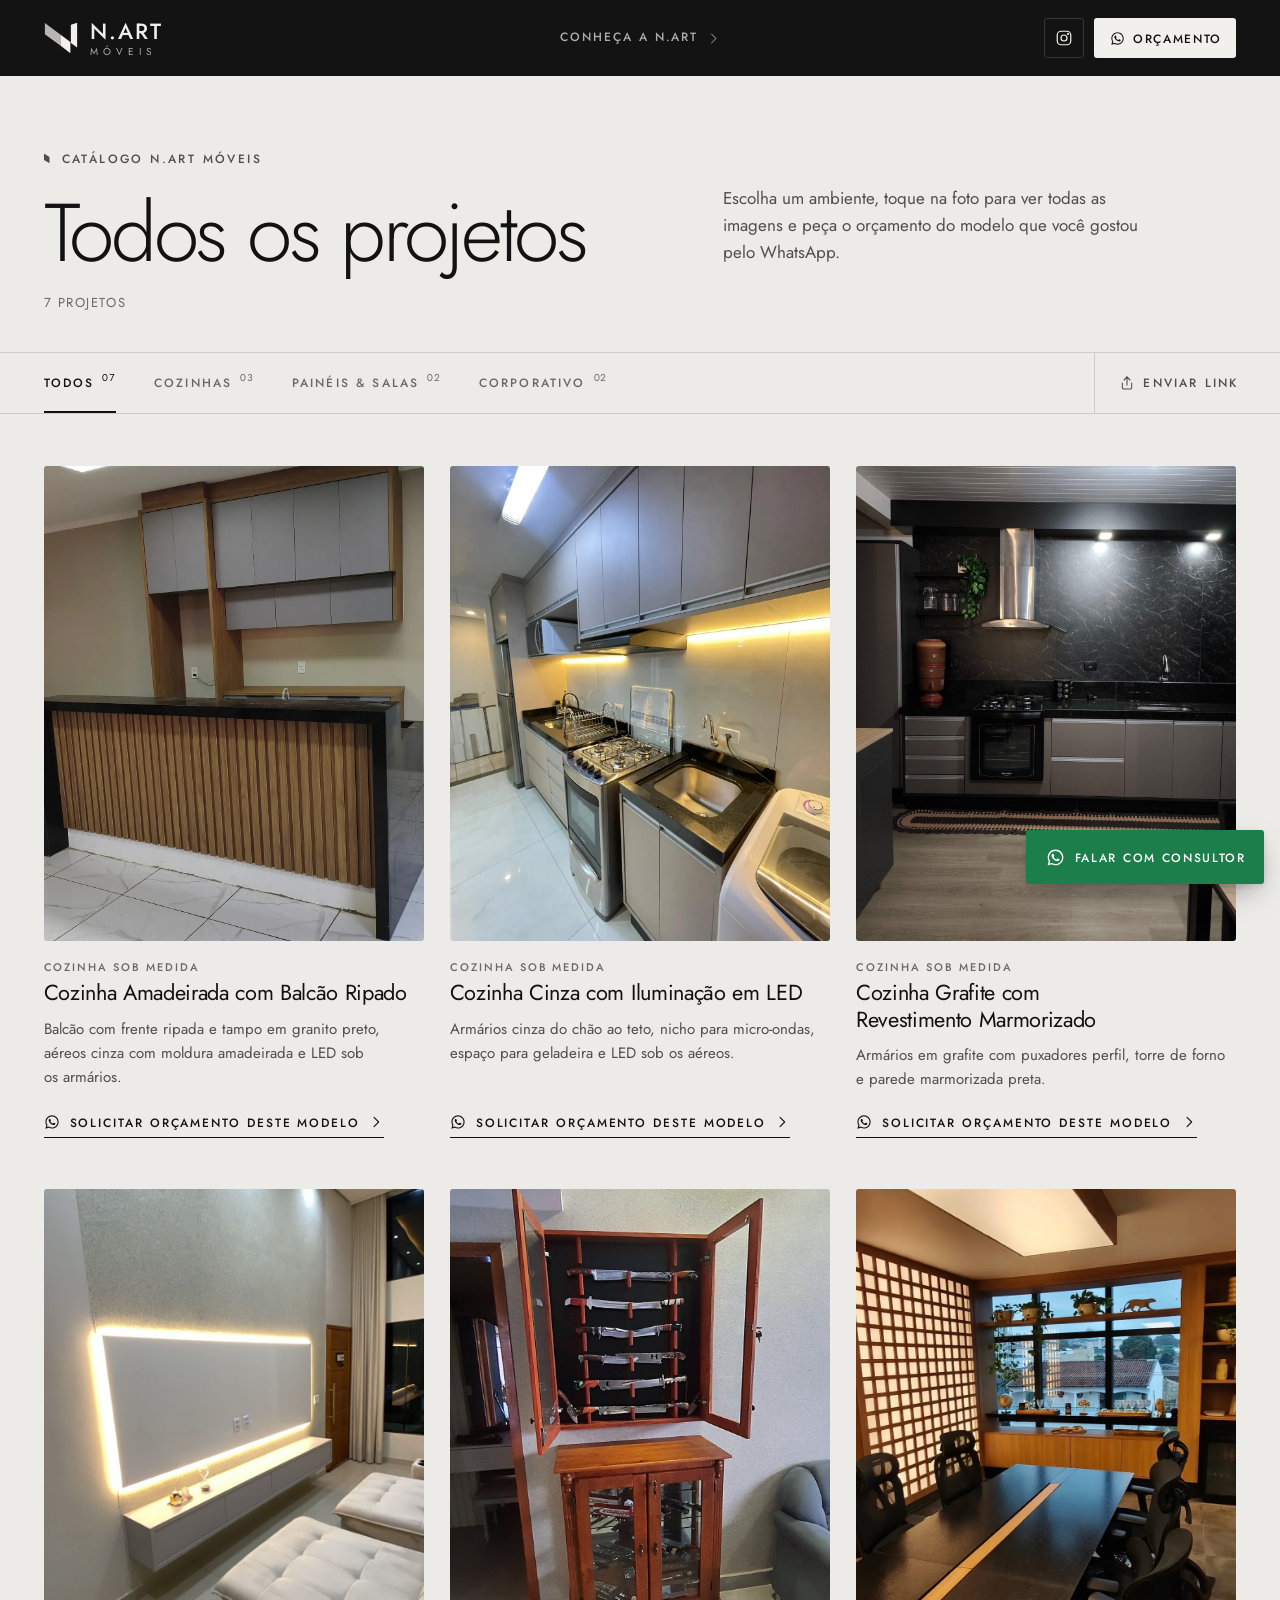
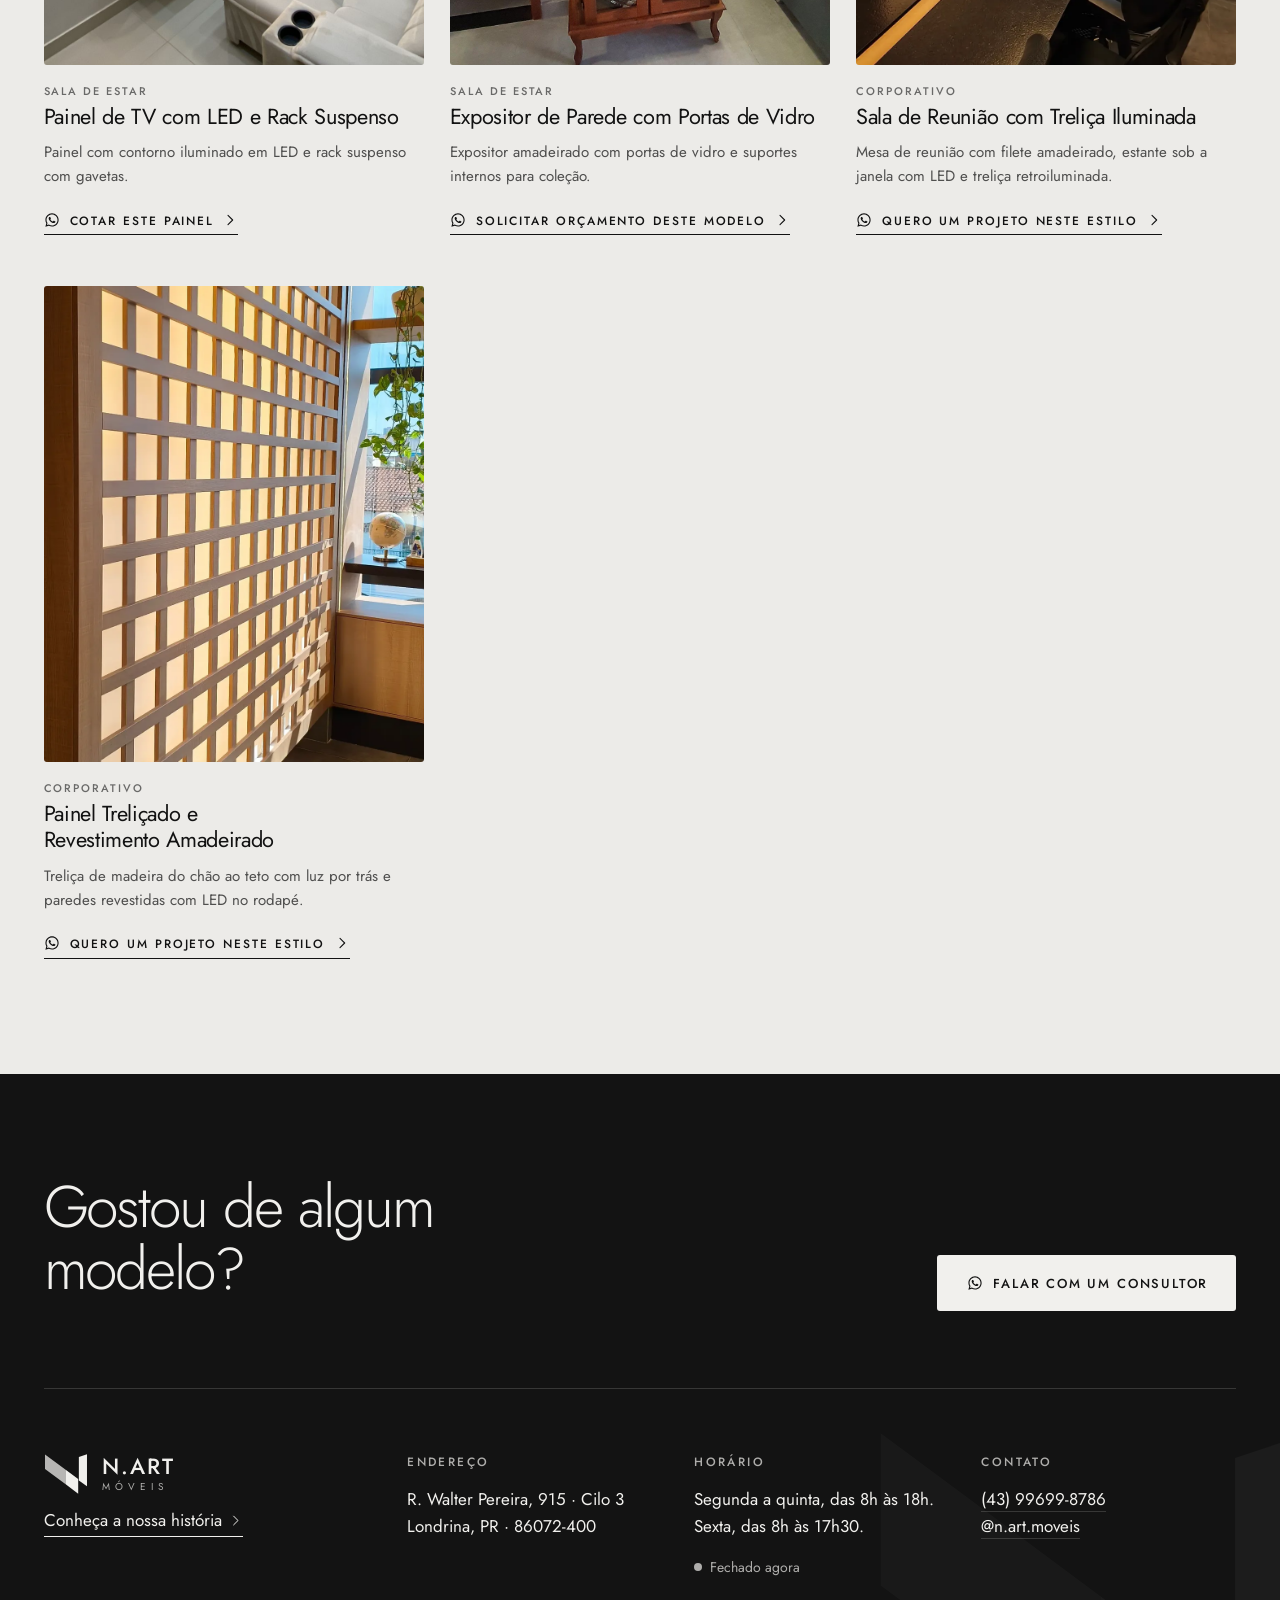
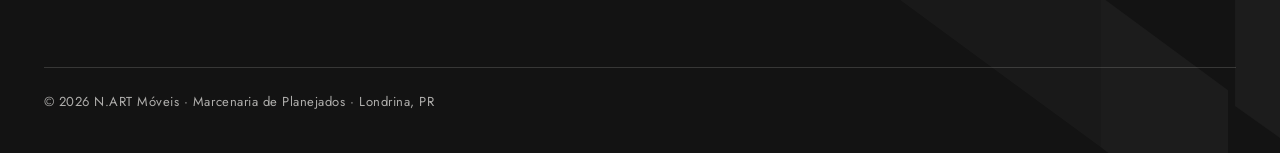
==== projetos.html @ 59be05ee "Catálogo N.ART Móveis Site estático com página inicial e página só de projetos para enviar ao client" ====
<!doctype html>
<html lang="pt-BR">
<head>
  <meta charset="utf-8">
  <meta name="viewport" content="width=device-width, initial-scale=1, viewport-fit=cover">
  <title>Projetos · N.ART Móveis</title>
  <meta name="description" content="Catálogo de projetos da N.ART Móveis: cozinhas, painéis e ambientes corporativos. Escolha um modelo e peça seu orçamento pelo WhatsApp.">
  <meta name="theme-color" content="#131313">
  <meta property="og:type" content="website">
  <meta property="og:locale" content="pt_BR">
  <meta property="og:site_name" content="N.ART Móveis">
  <meta property="og:title" content="Projetos · N.ART Móveis">
  <meta property="og:description" content="Veja os ambientes que entregamos e peça o orçamento do modelo que você gostou.">
  <meta property="og:url" content="https://n-art-moveis.vercel.app/projetos.html">
  <meta property="og:image" content="https://n-art-moveis.vercel.app/assets/fotos/corporativo/sala-reuniao-1.webp">
  <meta name="twitter:card" content="summary_large_image">
  <link rel="icon" href="assets/favicon.svg?v=1" type="image/svg+xml">
  <link rel="apple-touch-icon" href="assets/favicon.svg?v=1">
  <link rel="preconnect" href="https://fonts.googleapis.com">
  <link rel="preconnect" href="https://fonts.gstatic.com" crossorigin>
  <link href="https://fonts.googleapis.com/css2?family=Jost:ital,wght@0,300..600;1,300..400&display=swap" rel="stylesheet">
  <link rel="stylesheet" href="assets/style.css?v=25">
</head>
<body class="page-catalog">

<svg width="0" height="0" style="position:absolute" aria-hidden="true">
  <symbol id="i-wa" viewBox="0 0 24 24"><path fill="currentColor" d="M12.04 2C6.58 2 2.13 6.45 2.13 11.91c0 1.75.46 3.45 1.32 4.95L2.05 22l5.25-1.38a9.9 9.9 0 0 0 4.74 1.21c5.46 0 9.91-4.45 9.91-9.91S17.5 2 12.04 2Zm0 18.15c-1.48 0-2.93-.4-4.2-1.15l-.3-.18-3.12.82.83-3.04-.2-.31a8.2 8.2 0 0 1-1.26-4.38c0-4.54 3.7-8.24 8.25-8.24s8.24 3.7 8.24 8.24c0 4.54-3.7 8.24-8.24 8.24Zm4.52-6.16c-.25-.12-1.47-.72-1.7-.8-.22-.09-.39-.13-.56.12-.16.25-.64.8-.78.97-.15.16-.29.18-.54.06-.25-.12-1.05-.39-1.99-1.23-.74-.66-1.23-1.47-1.38-1.72-.14-.25-.01-.38.11-.5.11-.11.25-.29.37-.43.13-.15.17-.25.25-.42.08-.16.04-.31-.02-.43-.06-.12-.56-1.35-.77-1.85-.2-.48-.4-.42-.56-.43h-.48a.92.92 0 0 0-.66.31c-.23.25-.87.85-.87 2.07 0 1.22.89 2.4 1.01 2.56.12.17 1.75 2.67 4.24 3.74.59.26 1.05.41 1.41.52.59.19 1.13.16 1.56.1.48-.07 1.47-.6 1.67-1.18.21-.58.21-1.07.15-1.18-.06-.1-.23-.16-.48-.29Z"/></symbol>
  <symbol id="i-ig" viewBox="0 0 24 24"><g fill="none" stroke="currentColor" stroke-width="1.6"><rect x="3" y="3" width="18" height="18" rx="5"/><circle cx="12" cy="12" r="4"/><circle cx="17.5" cy="6.5" r=".6" fill="currentColor"/></g></symbol>
  <symbol id="i-share" viewBox="0 0 24 24"><g fill="none" stroke="currentColor" stroke-width="1.6" stroke-linecap="round" stroke-linejoin="round"><path d="M12 3v12"/><path d="m7.5 7.5 4.5-4.5 4.5 4.5"/><path d="M5 12v7a2 2 0 0 0 2 2h10a2 2 0 0 0 2-2v-7"/></g></symbol>
  <symbol id="i-close" viewBox="0 0 24 24"><path d="M6 6l12 12M18 6 6 18" fill="none" stroke="currentColor" stroke-width="1.6" stroke-linecap="round"/></symbol>
  <symbol id="i-l" viewBox="0 0 24 24"><path d="M15 5l-7 7 7 7" fill="none" stroke="currentColor" stroke-width="1.6" stroke-linecap="round" stroke-linejoin="round"/></symbol>
  <symbol id="i-r" viewBox="0 0 24 24"><path d="M9 5l7 7-7 7" fill="none" stroke="currentColor" stroke-width="1.6" stroke-linecap="round" stroke-linejoin="round"/></symbol>
  <symbol id="i-pin" viewBox="0 0 24 24"><g fill="none" stroke="currentColor" stroke-width="1.6"><path d="M12 21s7-6.2 7-11.5A7 7 0 0 0 5 9.5C5 14.8 12 21 12 21Z"/><circle cx="12" cy="9.5" r="2.5"/></g></symbol>
  <symbol id="i-zoom" viewBox="0 0 24 24"><g fill="none" stroke="currentColor" stroke-width="1.6" stroke-linecap="round"><path d="M4 9V4h5M20 9V4h-5M4 15v5h5M20 15v5h-5"/></g></symbol>
  <symbol id="nart" viewBox="470 200 260 246"><path d="M476 208 600 300 600 385 476 294Z" fill="currentColor" opacity=".74"/><path d="M600 300 672 353 672 440 600 385Z" fill="currentColor"/><path d="M676 222 724 206 724 396 676 362Z" fill="currentColor"/></symbol>
  <symbol id="i-star" viewBox="0 0 24 24"><path fill="currentColor" d="m12 3 2.7 5.6 6.1.8-4.5 4.2 1.1 6.1L12 16.8 6.6 19.7l1.1-6.1-4.5-4.2 6.1-.8Z"/></symbol>
  <symbol id="i-years" viewBox="0 0 24 24"><g fill="none" stroke="currentColor" stroke-width="1.5" stroke-linecap="round" stroke-linejoin="round"><path d="M4 20h16"/><path d="M6 20V9l6-4 6 4v11"/><path d="M10 20v-5h4v5"/></g></symbol>
  <symbol id="i-family" viewBox="0 0 24 24"><g fill="none" stroke="currentColor" stroke-width="1.5" stroke-linecap="round"><circle cx="8" cy="7" r="3"/><circle cx="17" cy="9" r="2.3"/><path d="M3 20c0-3.3 2.2-6 5-6s5 2.7 5 6"/><path d="M13.5 20c.2-2.6 1.6-4.6 3.5-4.6s3.3 2 3.5 4.6"/></g></symbol>
  <symbol id="i-card" viewBox="0 0 24 24"><g fill="none" stroke="currentColor" stroke-width="1.5" stroke-linecap="round"><rect x="3" y="5" width="18" height="14" rx="2"/><path d="M3 10h18M7 15h4"/></g></symbol>
  <symbol id="i-detail" viewBox="0 0 24 24"><g fill="none" stroke="currentColor" stroke-width="1.5" stroke-linejoin="round"><path d="M12 3 21 12 12 21 3 12Z"/><path d="M12 8 16 12 12 16 8 12Z"/></g></symbol>
</svg>

<header class="header" data-header>
  <div class="wrap header__inner">
    <a class="logo" href="./" aria-label="N.ART Móveis, página inicial">
      <svg class="logo__mark" aria-hidden="true"><use href="#nart"/></svg>
      <span class="logo__text"><span class="logo__name">N.ART</span><span class="logo__sub">Móveis</span></span>
    </a>
    <a class="header__back" href="./">Conheça a N.ART<svg class="i"><use href="#i-r"/></svg></a>
    <div class="header__actions">
      <a class="icon-btn" href="https://www.instagram.com/n.art.moveis/" target="_blank" rel="noopener" aria-label="Instagram da N.ART Móveis"><svg class="i"><use href="#i-ig"/></svg></a>
      <a class="btn btn--sm header__cta" data-wa href="https://wa.me/5543996998786" target="_blank" rel="noopener"><svg class="i"><use href="#i-wa"/></svg><span>Orçamento</span></a>
    </div>
  </div>
</header>

<main>

  <!-- Catálogo -->
  <section class="gallery gallery--catalog" id="galeria" aria-labelledby="g-title">
    <div class="wrap">
      <header class="catalog__head">
        <p class="eyebrow eyebrow--mark">Catálogo N.ART Móveis</p>
        <div class="catalog__row">
          <h1 class="catalog__title" id="g-title" data-g-title>Todos os projetos</h1>
          <p class="catalog__lead">Escolha um ambiente, toque na foto para ver todas as imagens e peça o orçamento do modelo que você gostou pelo WhatsApp.</p>
        </div>
        <p class="gallery__count" data-g-count></p>
      </header>
    </div>
    <div class="bar" data-bar>
      <div class="wrap bar__inner">
        <div class="chips" role="tablist" aria-label="Filtrar por ambiente" data-chips></div>
        <button class="bar__share" data-share aria-label="Enviar link desta categoria"><svg class="i"><use href="#i-share"/></svg><span>Enviar link</span></button>
      </div>
    </div>
    <div class="wrap">
      <div class="cards" data-grid></div>
      <div class="gallery__more" data-more hidden>
        <p>Quer ver outros ambientes?</p>
        <div class="chips chips--wrap" data-more-chips></div>
      </div>
    </div>
  </section>

</main>

<footer class="footer footer--mini" id="contato">
  <div class="wrap">
    <div class="footer__top">
      <p class="footer__cta">Gostou de algum modelo?</p>
      <a class="btn btn--light btn--lg" data-wa href="https://wa.me/5543996998786" target="_blank" rel="noopener"><svg class="i"><use href="#i-wa"/></svg><span>Falar com um consultor</span></a>
    </div>
    <div class="footer__grid">
      <div>
        <p class="footer__brand"><svg class="footer__mark" aria-hidden="true"><use href="#nart"/></svg><span class="logo__text"><span class="logo__name">N.ART</span><span class="logo__sub">Móveis</span></span></p>
        <a class="link" href="./">Conheça a nossa história<svg class="i"><use href="#i-r"/></svg></a>
      </div>
      <div>
        <h3>Endereço</h3>
        <p>R. Walter Pereira, 915 · Cilo 3<br>Londrina, PR · 86072-400</p>
      </div>
      <div>
        <h3>Horário</h3>
        <p>Segunda a quinta, das 8h às 18h.<br>Sexta, das 8h às 17h30.</p>
        <p class="footer__status" data-status></p>
      </div>
      <div>
        <h3>Contato</h3>
        <p><a href="tel:+5543996998786">(43) 99699-8786</a><br><a href="https://www.instagram.com/n.art.moveis/" target="_blank" rel="noopener">@n.art.moveis</a></p>
      </div>
    </div>
    <p class="footer__copy">© <span data-year>2026</span> N.ART Móveis · Marcenaria de Planejados · Londrina, PR</p>
  </div>
  <svg class="footer__watermark" aria-hidden="true"><use href="#nart"/></svg>
</footer>

<!-- Botão flutuante -->
<a class="fab" data-wa href="https://wa.me/5543996998786" target="_blank" rel="noopener"><svg class="i"><use href="#i-wa"/></svg><span>Falar com Consultor</span></a>

<!-- Foto ampliada -->
<div class="lb" data-lb role="dialog" aria-modal="true" aria-labelledby="lb-title" hidden>
  <div class="lb__top">
    <p class="lb__info"><span data-lb-tag></span><span data-lb-pos></span></p>
    <button class="icon-btn icon-btn--dark" data-lb-close aria-label="Fechar"><svg class="i"><use href="#i-close"/></svg></button>
  </div>
  <div class="lb__stage" data-lb-stage>
    <button class="icon-btn icon-btn--dark lb__nav lb__nav--prev" data-lb-prev aria-label="Projeto anterior"><svg class="i"><use href="#i-l"/></svg></button>
    <figure class="lb__fig" data-lb-fig></figure>
    <button class="icon-btn icon-btn--dark lb__nav lb__nav--next" data-lb-next aria-label="Próximo projeto"><svg class="i"><use href="#i-r"/></svg></button>
  </div>
  <div class="lb__dots" data-lb-dots aria-hidden="true"></div>
  <div class="lb__bottom">
    <div class="lb__text">
      <h2 class="lb__title" id="lb-title" data-lb-title></h2>
      <p class="lb__details" data-lb-details></p>
    </div>
    <a class="btn btn--wa btn--lg" data-lb-wa target="_blank" rel="noopener"><svg class="i"><use href="#i-wa"/></svg><span class="lb__cta-full" data-lb-cta></span><span class="lb__cta-short">Pedir orçamento</span></a>
  </div>
</div>

<div class="toast" data-toast role="status" aria-live="polite"></div>

<script src="assets/data.js?v=1"></script>
<script src="assets/app.js?v=14"></script>
</body>
</html>
---- assets/style.css ----
/* N.ART Móveis · Marcenaria de Planejados */
:root {
  --bg: #ecebe8;
  --bg-2: #e2e1dd;
  --paper: #f6f5f2;
  --ink: #121212;
  --ink-soft: rgba(18, 18, 18, 0.72);
  --ink-faint: rgba(18, 18, 18, 0.6);
  --line: rgba(18, 18, 18, 0.14);
  --graphite: #3d3d3d;
  --night: #131313;
  --on-dark: #f1f0ed;
  --on-dark-soft: rgba(241, 240, 237, 0.7);
  --line-dark: rgba(241, 240, 237, 0.16);
  --wa: #1c7f4b;
  --wa-hover: #156a3d;
  --font: "Jost", "Futura", "Helvetica Neue", Arial, sans-serif;
  --gutter: clamp(16px, 3.4vw, 56px);
  --radius: 3px;
  --ease: cubic-bezier(0.22, 1, 0.36, 1);
  --header-h: 76px;
  --slant: 36deg; /* ângulo da diagonal do N */
}

*, *::before, *::after { box-sizing: border-box; }
html { -webkit-text-size-adjust: 100%; scroll-behavior: smooth; scroll-padding-top: calc(var(--header-h) + 72px); }
body {
  margin: 0; background: var(--bg); color: var(--ink);
  font-family: var(--font); font-size: 17px; line-height: 1.6;
  -webkit-font-smoothing: antialiased; overflow-x: hidden;
}
body.is-locked { overflow: hidden; }
[hidden] { display: none !important; }
img { display: block; max-width: 100%; }
a { color: inherit; text-decoration: none; }
button { font: inherit; color: inherit; background: none; border: 0; padding: 0; cursor: pointer; }
h1, h2, h3, p, figure, ol, dl, dd, blockquote { margin: 0; }
::selection { background: var(--ink); color: var(--bg); }
:focus-visible { outline: 2px solid var(--ink); outline-offset: 3px; }

.wrap { padding-inline: var(--gutter); max-width: 1520px; margin-inline: auto; }
.eyebrow { font-size: 12px; font-weight: 500; letter-spacing: .2em; text-transform: uppercase; color: var(--ink-soft); }
.eyebrow--mark { display: inline-flex; align-items: center; gap: 12px; }
.eyebrow--mark { line-height: 1; }
.eyebrow--mark::before { content: ""; width: 6px; height: 10px; background: currentColor; clip-path: polygon(0 0, 100% 36%, 100% 100%, 0 64%); flex: none; position: relative; top: -.5px; }

/* Entrada suave */
.reveal { opacity: 0; transform: translateY(24px); transition: opacity 1s var(--ease), transform 1s var(--ease); }
.reveal.is-in { opacity: 1; transform: none; }
.steps__list .reveal:nth-child(2), .perks .reveal:nth-child(2), .reviews__grid .reveal:nth-child(3) { transition-delay: .08s; }
.steps__list .reveal:nth-child(3), .perks .reveal:nth-child(3), .reviews__grid .reveal:nth-child(4) { transition-delay: .16s; }
.perks .reveal:nth-child(4) { transition-delay: .24s; }

/* Cabeçalho de seção numerado */
.sec-head { position: relative; display: grid; gap: 14px; padding-top: 22px; border-top: 1px solid var(--ink); margin-bottom: clamp(36px, 5vw, 64px); }
.sec-head__num { position: absolute; top: 22px; right: 0; font-size: 12px; font-weight: 500; letter-spacing: .2em; color: var(--ink-faint); font-variant-numeric: tabular-nums; }
.sec-head__row { display: flex; align-items: baseline; justify-content: space-between; gap: 16px; }
.sec-title { font-weight: 300; font-size: clamp(36px, 4.8vw, 68px); line-height: 1.04; letter-spacing: -.03em; max-width: 18ch; text-wrap: balance; }

/* ---------- Botões ---------- */
.i { width: 18px; height: 18px; flex: none; }
.btn {
  display: inline-flex; align-items: center; justify-content: center; gap: 10px;
  min-height: 50px; padding: 0 24px; border-radius: var(--radius);
  font-size: 13px; font-weight: 500; letter-spacing: .14em; text-transform: uppercase; line-height: 1.3; text-align: center;
  transition: background-color .4s var(--ease), color .4s var(--ease), border-color .4s var(--ease), transform .4s var(--ease);
}
.btn .i { transition: transform .4s var(--ease); }
.btn:hover .i:last-child { transform: translateX(3px); }
.btn:active { transform: scale(.98); }
.btn--sm { min-height: 40px; padding: 0 16px; font-size: 12px; gap: 8px; }
.btn--sm .i { width: 16px; height: 16px; }
.btn--lg { min-height: 56px; padding: 14px 30px; }
.btn--ink { background: var(--ink); color: var(--bg); }
.btn--ink:hover { background: var(--graphite); }
.btn--line { border: 1px solid var(--ink); }
.btn--line:hover { background: var(--ink); color: var(--bg); }
.btn--wa { background: var(--wa); color: #fff; }
.btn--wa:hover { background: var(--wa-hover); }
.btn--light { background: var(--on-dark); color: var(--night); }
.btn--light:hover { background: #fff; }

.icon-btn {
  width: 40px; height: 40px; flex: none; border-radius: var(--radius);
  display: inline-grid; place-items: center; border: 1px solid var(--line);
  transition: background-color .35s var(--ease), border-color .35s var(--ease), color .35s var(--ease);
}
.icon-btn:hover { border-color: var(--ink); }
.icon-btn--dark { border-color: var(--line-dark); color: var(--on-dark); width: 48px; height: 48px; }
.icon-btn--dark:hover { background: var(--on-dark); color: var(--night); border-color: var(--on-dark); }

.link { display: inline-flex; align-items: center; gap: 6px; border-bottom: 1px solid currentColor; padding-bottom: 2px; }
.link .i { width: 15px; height: 15px; }

/* ---------- Header ---------- */
.header { position: sticky; top: 0; z-index: 40; background: var(--night); color: var(--on-dark); transition: transform .45s var(--ease); }
.nav-hidden .header { transform: translateY(-100%); }
.nav-hidden .bar { top: 0; }
.header .logo__sub { color: var(--on-dark-soft); }
.header .icon-btn { border-color: var(--line-dark); }
.header .icon-btn:hover { background: var(--on-dark); color: var(--night); border-color: var(--on-dark); }
.header__cta { background: var(--on-dark); color: var(--night); }
.header__cta:hover { background: #fff; }
.header__inner { height: var(--header-h); display: grid; grid-template-columns: 1fr auto 1fr; align-items: center; gap: 16px; }
.logo { display: inline-flex; align-items: center; gap: 12px; justify-self: start; }
.logo__mark { width: 34px; height: 32px; flex: none; }
.logo__text { display: inline-flex; flex-direction: column; line-height: 1; gap: 5px; }
.logo__name { font-size: 22px; font-weight: 500; letter-spacing: .1em; }
.logo__sub { font-size: 10px; font-weight: 400; letter-spacing: .5em; text-transform: uppercase; color: var(--ink-soft); }
.header__nav { display: flex; gap: 36px; font-size: 12px; font-weight: 500; letter-spacing: .16em; text-transform: uppercase; color: var(--on-dark-soft); }
.header__nav a { position: relative; padding-block: 6px; transition: color .3s var(--ease); }
.header__nav a::after { content: ""; position: absolute; left: 0; right: 0; bottom: 0; height: 1px; background: currentColor; transform: scaleX(0); transform-origin: right; transition: transform .5s var(--ease); }
.header__nav a:hover { color: var(--on-dark); }
.header__nav a:hover::after { transform: scaleX(1); transform-origin: left; }
.header__actions { justify-self: end; display: flex; align-items: center; gap: 10px; }

/* ---------- Abertura ---------- */
.hero { padding: clamp(32px, 5vw, 72px) 0 clamp(56px, 7vw, 104px); }
.hero__inner { display: grid; grid-template-columns: minmax(0, 1fr) minmax(0, 1.05fr); gap: clamp(32px, 5vw, 88px); align-items: center; }
.hero__eyebrow { margin-bottom: clamp(20px, 2.4vw, 32px); }
.hero__title { font-weight: 300; font-size: clamp(46px, 6.6vw, 112px); line-height: .98; letter-spacing: -.04em; }
.hero__title em { font-style: normal; font-weight: 200; color: var(--ink-faint); }
.hero__lead { font-size: clamp(17px, 1.3vw, 19px); color: var(--ink-soft); max-width: 44ch; margin: clamp(24px, 2.6vw, 36px) 0; }
.hero__actions { display: flex; flex-wrap: wrap; gap: 12px; }
.hero__stats { display: flex; gap: clamp(28px, 4vw, 64px); margin-top: clamp(36px, 4vw, 56px); padding-top: 24px; border-top: 1px solid var(--line); }
.hero__stats dt { font-size: clamp(40px, 4vw, 56px); font-weight: 300; line-height: 1; letter-spacing: -.03em; }
.hero__stats sup { font-size: .42em; font-weight: 400; vertical-align: top; position: relative; top: .3em; margin-left: 2px; }
.hero__stats dd { font-size: 13px; letter-spacing: .06em; color: var(--ink-soft); margin-top: 8px; max-width: 16ch; }

.hero__media { position: relative; aspect-ratio: 5 / 6; }
.hero__main { position: absolute; inset: 0 0 8% 14%; overflow: hidden; clip-path: polygon(22% 0, 100% 0, 100% 100%, 0 100%, 0 30%); background: var(--bg-2); }
.hero__main img, .hero__inset img { width: 100%; height: 100%; object-fit: cover; }
.hero__main img { animation: heroZoom 14s var(--ease) both; }
@keyframes heroZoom { from { transform: scale(1.08); } to { transform: scale(1); } }
.hero__inset { position: absolute; left: 0; bottom: 0; width: 40%; aspect-ratio: 4 / 5; overflow: hidden; border: 8px solid var(--bg); background: var(--bg-2); }
.hero__caption { position: absolute; right: 0; bottom: 0; font-size: 12px; letter-spacing: .14em; text-transform: uppercase; color: var(--ink-faint); }
.hero__caption::before { content: ""; display: inline-block; width: 24px; height: 1px; background: currentColor; vertical-align: middle; margin-right: 10px; }

/* ---------- Faixa de ambientes ---------- */
.marquee { overflow: hidden; background: var(--night); color: var(--on-dark); padding-block: 18px; }
.marquee__track { display: flex; align-items: center; gap: 36px; width: max-content; animation: marquee 38s linear infinite; }
.marquee__track span { font-size: clamp(18px, 1.6vw, 22px); font-weight: 300; letter-spacing: .08em; text-transform: uppercase; white-space: nowrap; }
.marquee__mark { width: 18px; height: 17px; flex: none; opacity: .5; }
@keyframes marquee { to { transform: translateX(-50%); } }
.is-shared [data-intro], .is-shared .marquee { display: none; }

/* ---------- Galeria ---------- */
.gallery { padding: clamp(72px, 9vw, 136px) 0 clamp(72px, 9vw, 128px); }
.gallery .sec-head { margin-bottom: 0; }
.gallery__count { font-size: 13px; letter-spacing: .12em; text-transform: uppercase; color: var(--ink-faint); white-space: nowrap; }

.bar {
  position: sticky; top: var(--header-h); z-index: 30; margin: clamp(28px, 3vw, 40px) 0 clamp(32px, 4vw, 56px); transition: top .45s var(--ease);
  background: var(--bg);
  border-block: 1px solid var(--line);
}
.bar__inner { display: flex; align-items: stretch; gap: 24px; height: 60px; }
.chips { position: relative; display: flex; gap: clamp(24px, 3vw, 44px); overflow-x: auto; scrollbar-width: none; flex: 1; min-width: 0; -webkit-mask-image: linear-gradient(to right, #000 calc(100% - 32px), transparent); mask-image: linear-gradient(to right, #000 calc(100% - 32px), transparent); padding-right: 32px; scroll-snap-type: x proximity; }
.chips::-webkit-scrollbar { display: none; }
.chip {
  position: relative; flex: none; display: inline-flex; align-items: center; gap: 8px; scroll-snap-align: start;
  font-size: 12px; font-weight: 500; letter-spacing: .18em; text-transform: uppercase; color: var(--ink-faint);
  transition: color .3s var(--ease);
}
.chip small { font-size: 10px; letter-spacing: .06em; font-weight: 400; font-variant-numeric: tabular-nums; transform: translateY(-5px); }
.chip::after { content: ""; position: absolute; left: 0; right: 0; bottom: 0; height: 2px; background: var(--ink); transform: scaleX(0); transform-origin: left; transition: transform .45s var(--ease); }
.chip:hover, .chip[aria-selected="true"] { color: var(--ink); }
.chip[aria-selected="true"]::after { transform: scaleX(1); }
.bar__share {
  flex: none; display: inline-flex; align-items: center; gap: 8px; padding-left: 24px; border-left: 1px solid var(--line);
  font-size: 12px; font-weight: 500; letter-spacing: .18em; text-transform: uppercase; color: var(--ink-soft); transition: color .3s var(--ease);
}
.bar__share:hover { color: var(--ink); }
.bar__share .i { width: 16px; height: 16px; }
.chips--wrap { flex-wrap: wrap; overflow: visible; justify-content: center; -webkit-mask-image: none; mask-image: none; padding: 0; gap: 14px 36px; }
.chips--wrap .chip { height: 40px; }

.cards { display: grid; grid-template-columns: repeat(3, 1fr); gap: clamp(40px, 4vw, 64px) clamp(16px, 2vw, 32px); }
/* Só fade: sem deslocamento, os títulos de uma mesma linha ficam sempre alinhados */
.card { display: flex; flex-direction: column; opacity: 0; transition: opacity .8s var(--ease); }
.card.is-in { opacity: 1; }
.cards .card:nth-child(3n+2) { transition-delay: .08s; }
.cards .card:nth-child(3n) { transition-delay: .16s; }
.card__media { position: relative; display: block; width: 100%; aspect-ratio: 4 / 5; overflow: hidden; background: var(--bg-2); cursor: zoom-in; border-radius: var(--radius); }
.card__media img { width: 100%; height: 100%; object-fit: cover; transition: transform 1.4s var(--ease); }
.card__media:hover img { transform: scale(1.05); }
.card__veil { position: absolute; inset: 0; display: flex; align-items: flex-end; padding: 16px; background: linear-gradient(to top, rgba(10, 10, 10, .55), rgba(10, 10, 10, 0) 45%); opacity: 0; transition: opacity .5s var(--ease); }
.card__open { display: inline-flex; align-items: center; gap: 8px; font-size: 12px; font-weight: 500; letter-spacing: .16em; text-transform: uppercase; color: #fff; transform: translateY(8px); transition: transform .5s var(--ease); }
.card__open .i { width: 15px; height: 15px; }
.card__media:hover .card__veil, .card__media:focus-visible .card__veil { opacity: 1; }
.card__media:hover .card__open, .card__media:focus-visible .card__open { transform: none; }
.card__body { display: flex; flex-direction: column; flex: 1; padding-top: 20px; }
.card__meta { display: flex; align-items: center; gap: 12px; margin-bottom: 6px; line-height: 1.2; font-size: 11px; font-weight: 500; letter-spacing: .18em; text-transform: uppercase; color: var(--ink-faint); }
.card__num { color: var(--ink); font-variant-numeric: tabular-nums; }
.card__num::after { content: ""; display: inline-block; width: 18px; height: 1px; background: currentColor; vertical-align: middle; margin-left: 12px; }
.card__title { font-weight: 400; font-size: clamp(21px, 1.7vw, 26px); line-height: 1.2; letter-spacing: -.015em; margin-bottom: 10px; text-wrap: balance; }
.card__details { color: var(--ink-soft); font-size: 15px; margin-bottom: 22px; text-wrap: pretty; }
.card__cta {
  margin-top: auto; align-self: start; display: inline-flex; align-items: center; gap: 10px; padding-bottom: 6px;
  font-size: 12px; font-weight: 500; letter-spacing: .16em; text-transform: uppercase;
  background: linear-gradient(currentColor, currentColor) left bottom / 100% 1px no-repeat;
  transition: color .3s var(--ease);
}
.card__cta .i { width: 16px; height: 16px; }
.card__cta .card__arrow { transition: transform .4s var(--ease); }
.card__cta:hover { color: var(--wa); }
.card__cta:hover .card__arrow { transform: translateX(4px); }

.gallery__more { margin-top: clamp(64px, 7vw, 96px); text-align: center; display: grid; gap: 18px; justify-items: center; }
.gallery__more p { font-size: clamp(24px, 2.4vw, 32px); font-weight: 300; letter-spacing: -.02em; }

/* ---------- Nossa história ---------- */
.story { padding: clamp(72px, 9vw, 136px) 0; background: var(--paper); }
.story__inner { display: grid; grid-template-columns: 1fr 1fr; gap: clamp(40px, 7vw, 120px); align-items: center; }
.story__media { position: relative; aspect-ratio: 1 / 1.08; }
.story__a { position: absolute; inset: 0 18% 14% 0; overflow: hidden; }
.story__b { position: absolute; right: 0; bottom: 0; width: 44%; aspect-ratio: 3 / 4; overflow: hidden; border: 8px solid var(--paper); }
.story__a img, .story__b img { width: 100%; height: 100%; object-fit: cover; }
.story__body > p { color: var(--ink-soft); max-width: 54ch; margin-bottom: 16px; }
.story__quote { margin-top: 32px; padding-left: 20px; border-left: 2px solid var(--ink); font-size: clamp(22px, 2vw, 28px); font-weight: 300; font-style: italic; line-height: 1.3; letter-spacing: -.01em; }

/* ---------- Compromisso ---------- */
.promise { position: relative; overflow: hidden; background: var(--night); color: var(--on-dark); padding: clamp(80px, 10vw, 152px) 0; }
.promise__big {
  position: absolute; right: -2vw; bottom: -6vw; font-size: clamp(200px, 30vw, 520px); font-weight: 500; line-height: .8; letter-spacing: -.06em;
  color: transparent; -webkit-text-stroke: 1px rgba(241, 240, 237, .14); pointer-events: none; user-select: none;
}
.promise .eyebrow { color: var(--on-dark-soft); }
.promise__inner { position: relative; display: grid; grid-template-columns: 1.3fr 1fr; gap: 32px 72px; align-items: end; }
.promise__title { font-weight: 300; font-size: clamp(38px, 5.2vw, 80px); line-height: 1.02; letter-spacing: -.035em; max-width: 14ch; margin-top: 22px; text-wrap: balance; }
.promise__side p { color: var(--on-dark-soft); font-size: 18px; max-width: 42ch; margin-bottom: 28px; }

/* ---------- Como funciona ---------- */
.steps { padding: clamp(72px, 9vw, 136px) 0; }
.steps__list { list-style: none; padding: 0; display: grid; grid-template-columns: repeat(3, 1fr); gap: clamp(28px, 3vw, 56px); }
.step__num { display: block; font-size: clamp(56px, 6vw, 96px); font-weight: 200; line-height: 1; letter-spacing: -.04em; color: var(--ink-faint); margin-bottom: 24px; font-variant-numeric: tabular-nums; }
.step h3 { font-weight: 400; font-size: clamp(22px, 1.9vw, 27px); line-height: 1.2; letter-spacing: -.015em; margin-bottom: 12px; padding-top: 18px; border-top: 1px solid var(--line); }
.step p { color: var(--ink-soft); max-width: 38ch; }

/* ---------- Avaliações ---------- */
.reviews { padding: 0 0 clamp(72px, 9vw, 136px); }
.reviews__grid { display: grid; grid-template-columns: repeat(3, 1fr); gap: clamp(14px, 1.6vw, 24px); }
.review { background: var(--paper); padding: clamp(26px, 2.8vw, 40px); display: flex; flex-direction: column; gap: 22px; border-radius: var(--radius); position: relative; }
/* Aspas no topo do card, fora do texto */
.review::before { content: "\201C"; display: block; height: 26px; margin-bottom: -8px; font-family: Georgia, "Times New Roman", serif; font-size: 64px; line-height: 1; color: rgba(18, 18, 18, .22); }
.review--wide { grid-column: 1 / -1; }
.review__stars { display: flex; gap: 3px; }
.review__stars .i { width: 15px; height: 15px; }
/* Mesma fonte, peso e entrelinha em todos os depoimentos */
.review blockquote { font-size: 19px; font-weight: 400; line-height: 1.45; letter-spacing: 0; max-width: 60ch; }
@media (min-width: 901px) { .review--wide blockquote { font-size: 24px; } }
.review figcaption { margin-top: auto; font-size: 11px; letter-spacing: .2em; text-transform: uppercase; font-weight: 500; color: var(--ink-soft); }
.review figcaption::before { content: ""; display: inline-block; width: 18px; height: 1px; background: currentColor; vertical-align: middle; margin-right: 10px; }

/* ---------- Diferenciais ---------- */
.about { padding: clamp(72px, 9vw, 136px) 0; background: var(--paper); }
.perks { display: grid; grid-template-columns: repeat(4, 1fr); border-top: 1px solid var(--line); }
.perk { padding: 32px clamp(16px, 2vw, 32px) 8px 0; }
.perk + .perk { padding-left: clamp(16px, 2vw, 32px); border-left: 1px solid var(--line); }
.perk__i { width: 30px; height: 30px; margin-bottom: 28px; }
.perk h3 { font-size: 18px; font-weight: 500; line-height: 1.3; margin-bottom: 8px; }
.perk p { color: var(--ink-soft); font-size: 15px; max-width: 30ch; }

/* ---------- Projeto próprio ---------- */
.custom { padding: clamp(72px, 9vw, 136px) 0; }
.custom__box { display: grid; grid-template-columns: 1fr 1.2fr; background: var(--night); color: var(--on-dark); border-radius: var(--radius); overflow: hidden; }
.custom__img { position: relative; min-height: 320px; clip-path: polygon(0 0, 100% 0, 82% 100%, 0 100%); }
.custom__img img { position: absolute; inset: 0; width: 100%; height: 100%; object-fit: cover; }
.custom__body { padding: clamp(36px, 5vw, 80px); align-self: center; }
.custom__body .eyebrow { color: var(--on-dark-soft); }
.custom__title { font-weight: 300; font-size: clamp(30px, 3.6vw, 52px); line-height: 1.05; letter-spacing: -.03em; margin: 20px 0 18px; max-width: 18ch; }
.custom__text { color: var(--on-dark-soft); font-size: 17px; line-height: 1.45; max-width: 48ch; margin-bottom: 32px; }

/* ---------- Rodapé ---------- */
.footer { position: relative; overflow: hidden; background: var(--night); color: var(--on-dark); padding: clamp(64px, 8vw, 112px) 0 calc(28px + env(safe-area-inset-bottom)); }
.footer__top { display: flex; align-items: end; justify-content: space-between; flex-wrap: wrap; gap: 28px; padding-bottom: clamp(48px, 6vw, 80px); margin-bottom: clamp(40px, 5vw, 64px); border-bottom: 1px solid var(--line-dark); }
.footer__cta { font-size: clamp(34px, 4.6vw, 68px); font-weight: 300; line-height: 1.04; letter-spacing: -.035em; max-width: 14ch; }
.footer__grid { position: relative; z-index: 1; display: grid; grid-template-columns: 1.3fr 1fr 1fr 1fr; gap: 32px; }
.footer__brand { display: flex; align-items: center; gap: 14px; margin-bottom: 16px; }
.footer__mark { width: 44px; height: 42px; flex: none; }
.footer__brand .logo__sub { color: var(--on-dark-soft); }
.footer__legal { color: var(--on-dark-soft); max-width: 26ch; }
.footer h3 { font-size: 12px; letter-spacing: .2em; text-transform: uppercase; font-weight: 500; color: var(--on-dark-soft); margin-bottom: 14px; }
.footer p { margin-bottom: 12px; }
.footer__grid a:not(.link) { border-bottom: 1px solid var(--line-dark); transition: border-color .3s var(--ease); }
.footer__grid a:not(.link):hover { border-color: var(--on-dark); }
.footer__sep { color: var(--on-dark-soft); margin: 0 6px; }
.footer__status { display: inline-flex; align-items: center; gap: 8px; font-size: 14px; color: var(--on-dark-soft); }
.footer__status::before { content: ""; width: 8px; height: 8px; border-radius: 50%; background: currentColor; }
.footer__status.is-open { color: #8adbac; }
.footer__status:empty { display: none; }
.footer__copy { position: relative; z-index: 1; margin-top: clamp(48px, 6vw, 80px); padding-top: 24px; border-top: 1px solid var(--line-dark); font-size: 13px; letter-spacing: .04em; color: var(--on-dark-soft); }
.footer__watermark { position: absolute; right: -4vw; bottom: -8vw; width: clamp(280px, 36vw, 560px); height: auto; aspect-ratio: 260 / 246; color: rgba(241, 240, 237, .04); pointer-events: none; }

/* ---------- Botão flutuante ---------- */
.fab {
  position: fixed; right: max(16px, env(safe-area-inset-right)); bottom: max(16px, env(safe-area-inset-bottom)); z-index: 45;
  display: inline-flex; align-items: center; gap: 10px; height: 54px; padding: 0 22px 0 18px; border-radius: var(--radius);
  background: var(--wa); color: #fff; font-size: 12px; font-weight: 500; letter-spacing: .14em; text-transform: uppercase;
  box-shadow: 0 12px 32px -12px rgba(10, 10, 10, .6), 0 2px 6px rgba(10, 10, 10, .12);
  transition: background-color .3s var(--ease), transform .35s var(--ease);
}
.fab .i { width: 22px; height: 22px; }
.fab:hover { background: var(--wa-hover); transform: translateY(-2px); }

/* ---------- Foto ampliada ---------- */
.lb {
  position: fixed; inset: 0; z-index: 100; background: #0e0e0e; color: var(--on-dark);
  display: grid; grid-template-rows: auto 1fr auto auto;
  padding: max(12px, env(safe-area-inset-top)) var(--gutter) max(16px, env(safe-area-inset-bottom));
  opacity: 0; transition: opacity .35s var(--ease);
}
.lb.is-open { opacity: 1; }
.lb__top { display: flex; align-items: center; justify-content: space-between; gap: 16px; padding-block: 8px; }
.lb__info { display: flex; gap: 14px; align-items: baseline; font-size: 13px; }
.lb__info span:first-child { text-transform: uppercase; letter-spacing: .18em; font-size: 11px; font-weight: 500; }
.lb__info span:last-child { color: var(--on-dark-soft); font-variant-numeric: tabular-nums; }
.lb__stage { position: relative; display: flex; align-items: center; justify-content: center; min-height: 0; touch-action: pan-y; }
.lb__fig { width: 100%; height: 100%; display: flex; align-items: center; justify-content: center; min-height: 0; }
.lb__fig img { max-width: 100%; max-height: 100%; object-fit: contain; user-select: none; -webkit-user-drag: none; transition: opacity .3s var(--ease); }
.lb__fig img.is-loading { opacity: 0; }
.lb__nav { position: absolute; top: 50%; transform: translateY(-50%); background: rgba(14, 14, 14, .5); }
.lb__nav--prev { left: 0; }
.lb__nav--next { right: 0; }
.lb__bottom { display: flex; align-items: center; justify-content: space-between; gap: 16px 32px; padding-top: 16px; }
.lb__title { font-weight: 400; font-size: clamp(20px, 2vw, 26px); line-height: 1.2; letter-spacing: -.015em; }
.lb__details { color: var(--on-dark-soft); font-size: 15px; margin-top: 4px; max-width: 60ch; }

/* ---------- Aviso ---------- */
.toast {
  position: fixed; left: 50%; bottom: calc(max(16px, env(safe-area-inset-bottom)) + 70px); z-index: 120;
  transform: translate(-50%, 20px); opacity: 0; pointer-events: none;
  background: var(--ink); color: var(--bg); padding: 12px 18px; border-radius: var(--radius); font-size: 14px;
  transition: opacity .35s var(--ease), transform .35s var(--ease);
}
.toast.is-on { opacity: 1; transform: translate(-50%, 0); }

/* ---------- Responsivo ---------- */
@media (max-width: 1080px) {
  .header__nav { display: none; }
  .header__inner { grid-template-columns: 1fr auto; }
  .cards { grid-template-columns: repeat(2, 1fr); }
  .perks { grid-template-columns: repeat(2, 1fr); }
  .perk:nth-child(3) { padding-left: 0; border-left: 0; }
  .perk:nth-child(n+3) { border-top: 1px solid var(--line); }
  .footer__grid { grid-template-columns: 1fr 1fr; }
}
@media (max-width: 900px) {
  .hero__inner, .story__inner, .promise__inner { grid-template-columns: 1fr; }
  .hero__media { aspect-ratio: 1 / 1; max-width: 640px; }
  .steps__list { grid-template-columns: 1fr; gap: 40px; }
  .step__num { margin-bottom: 14px; }
  .reviews__grid { grid-template-columns: 1fr; }
  .custom__box { grid-template-columns: 1fr; }
  .custom__img { min-height: 240px; clip-path: polygon(0 0, 100% 0, 100% 82%, 0 100%); }
}
@media (max-width: 760px) {
  :root { --header-h: 64px; }
  .logo__mark { width: 28px; height: 27px; }
  .logo__name { font-size: 19px; }
  .header__cta span { display: none; }
  .header__cta { width: 40px; padding: 0; }
  .bar__share span { display: none; }
  .bar__share { padding-left: 18px; }
  .bar__inner { height: 54px; gap: 18px; }
  .lb__nav { display: none; }
  .lb__bottom { flex-direction: column; align-items: stretch; gap: 14px; }
  .lb__bottom .btn { width: 100%; }
  .fab { height: 50px; padding: 0 16px 0 14px; }
  .sec-title { font-size: clamp(34px, 9vw, 44px); }
}
@media (max-width: 620px) {
  .cards { grid-template-columns: 1fr; gap: 48px; }
  .perks { grid-template-columns: 1fr; }
  .perk, .perk + .perk { padding: 24px 0; border-left: 0; }
  .perk + .perk { border-top: 1px solid var(--line); }
  .perk { display: grid; grid-template-columns: 30px 1fr; column-gap: 18px; }
  .perk__i { grid-row: span 2; margin: 0; }
  .hero__actions .btn { flex: 1 1 100%; }
  .hero__caption { display: none; }
  .footer__grid { grid-template-columns: 1fr; gap: 28px; }
  .footer { padding-bottom: calc(96px + env(safe-area-inset-bottom)); }
  .sec-head__row { flex-direction: column; gap: 6px; }
  .custom__body .btn { width: 100%; }
}
@media (prefers-reduced-motion: reduce) {
  html { scroll-behavior: auto; }
  *, *::before, *::after { transition-duration: .01ms !important; animation-duration: .01ms !important; animation-iteration-count: 1 !important; }
  .reveal, .card { opacity: 1; transform: none; }
}

/* ---------- Página de projetos ---------- */
.header__back { justify-self: center; display: inline-flex; align-items: center; gap: 8px; font-size: 12px; font-weight: 500; letter-spacing: .16em; text-transform: uppercase; color: var(--on-dark-soft); transition: color .3s var(--ease); }
.header__back:hover { color: var(--on-dark); }
.header__back .i { width: 15px; height: 15px; }
.gallery--catalog { padding-top: clamp(40px, 6vw, 88px); }
.catalog__head { display: grid; gap: 20px; }
.catalog__row { display: grid; grid-template-columns: minmax(0, 1.2fr) minmax(0, 1fr); gap: 24px clamp(32px, 5vw, 88px); align-items: end; }
.catalog__title { font-weight: 300; font-size: clamp(46px, 6.4vw, 104px); line-height: .98; letter-spacing: -.04em; }
.catalog__lead { color: var(--ink-soft); font-size: clamp(17px, 1.3vw, 19px); max-width: 44ch; padding-bottom: .4em; }
.gallery__all { display: flex; justify-content: center; margin-top: clamp(56px, 6vw, 88px); }
@media (max-width: 1080px) { .header__back { display: none; } }
@media (max-width: 900px) { .catalog__row { grid-template-columns: 1fr; } }

/* Alinhamento óptico de ícone e texto nos botões:
   ícone proporcional às maiúsculas e compensação do espaçamento que sobra depois da última letra */
.btn .i { width: 16px; height: 16px; }
.btn--sm .i { width: 15px; height: 15px; }
.btn > span, .fab > span, .card__cta > span, .bar__share > span, .header__back { margin-right: -.14em; }
.btn > span, .fab > span, .card__cta > span { position: relative; top: 1.5px; }
.bar__share > span { position: relative; top: .5px; }
.fab { padding: 0 20px; gap: 10px; }
.fab .i { width: 19px; height: 19px; }

/* Celular: dois projetos por linha */
.card__cta-short { display: none; }
@media (max-width: 620px) {
  .cards { grid-template-columns: repeat(2, 1fr); gap: 28px 12px; }
  .card__body { padding-top: 12px; }
  .card__meta { font-size: 9.5px; letter-spacing: .14em; margin-bottom: 4px; }
  .card__title { font-size: 16px; line-height: 1.25; margin-bottom: 12px; }
  .card__details { display: none; }
  .card__cta { font-size: 11px; letter-spacing: .12em; gap: 7px; align-self: start; }
  .card__cta .i { width: 14px; height: 14px; }
  .card__cta-full { display: none; }
  .card__cta-short { display: inline; }
  .card__veil { opacity: 1; padding: 10px; background: linear-gradient(to top, rgba(10, 10, 10, .45), rgba(10, 10, 10, 0) 38%); }
  .card__open { transform: none; font-size: 10px; letter-spacing: .12em; }
}

/* Celular: botão flutuante só com o ícone */
@media (max-width: 620px) {
  .fab { width: 54px; height: 54px; padding: 0; justify-content: center; }
  .fab > span { position: absolute; width: 1px; height: 1px; overflow: hidden; clip: rect(0 0 0 0); white-space: nowrap; }
  .fab .i { width: 24px; height: 24px; }
}

/* Uma coluna: foto entre o título e o texto */
@media (max-width: 900px) {
  .hero__inner { display: flex; flex-direction: column; align-items: stretch; gap: 0; }
  .hero__text { display: contents; }
  .hero__eyebrow { order: 0; }
  .hero__title { order: 1; margin-bottom: 0; }
  .hero__media { order: 2; width: 100%; margin-top: 28px; }
  .hero__lead { order: 3; }
  .hero__actions { order: 4; }
  .hero__stats { order: 5; }
}
/* Celular: números antes dos botões */
@media (max-width: 620px) {
  .hero__stats { order: 4; margin: 0 0 28px; }
  .hero__actions { order: 5; }
}

/* Botão flutuante some quando já há um botão de WhatsApp visível */
.fab { transition: background-color .3s var(--ease), transform .35s var(--ease), opacity .35s var(--ease); }
.fab-off .fab { opacity: 0; transform: translateY(12px); pointer-events: none; }

/* Tela cheia: texto curto no botão do celular */
.lb__cta-short { display: none; }
@media (max-width: 620px) {
  .lb__cta-full { display: none; }
  .lb__cta-short { display: inline; }
}

/* Tela cheia: indicadores para passar as fotos */
.lb__dots { display: flex; justify-content: center; gap: 6px; min-height: 0; padding-top: 14px; }
.lb__dots:empty { padding: 0; }
.lb__dot { width: 18px; height: 2px; padding: 0; background: rgba(241, 240, 237, .28); transition: background-color .3s var(--ease), width .3s var(--ease); position: relative; }
.lb__dot::before { content: ""; position: absolute; inset: -10px -3px; } /* área de toque maior */
.lb__dot.is-on { width: 30px; background: var(--on-dark); }
@media (max-width: 760px) {
  /* faixa lateral só para as setas: a foto nunca fica embaixo delas */
  .lb__fig { padding-inline: 40px; }
  .lb__nav { display: grid; width: 36px; height: 48px; background: none; border: 0; }
  .lb__nav:hover { background: none; color: var(--on-dark); }
  .lb__nav .i { width: 22px; height: 22px; }
  .lb__nav--prev { left: -6px; }
  .lb__nav--next { right: -6px; }
}
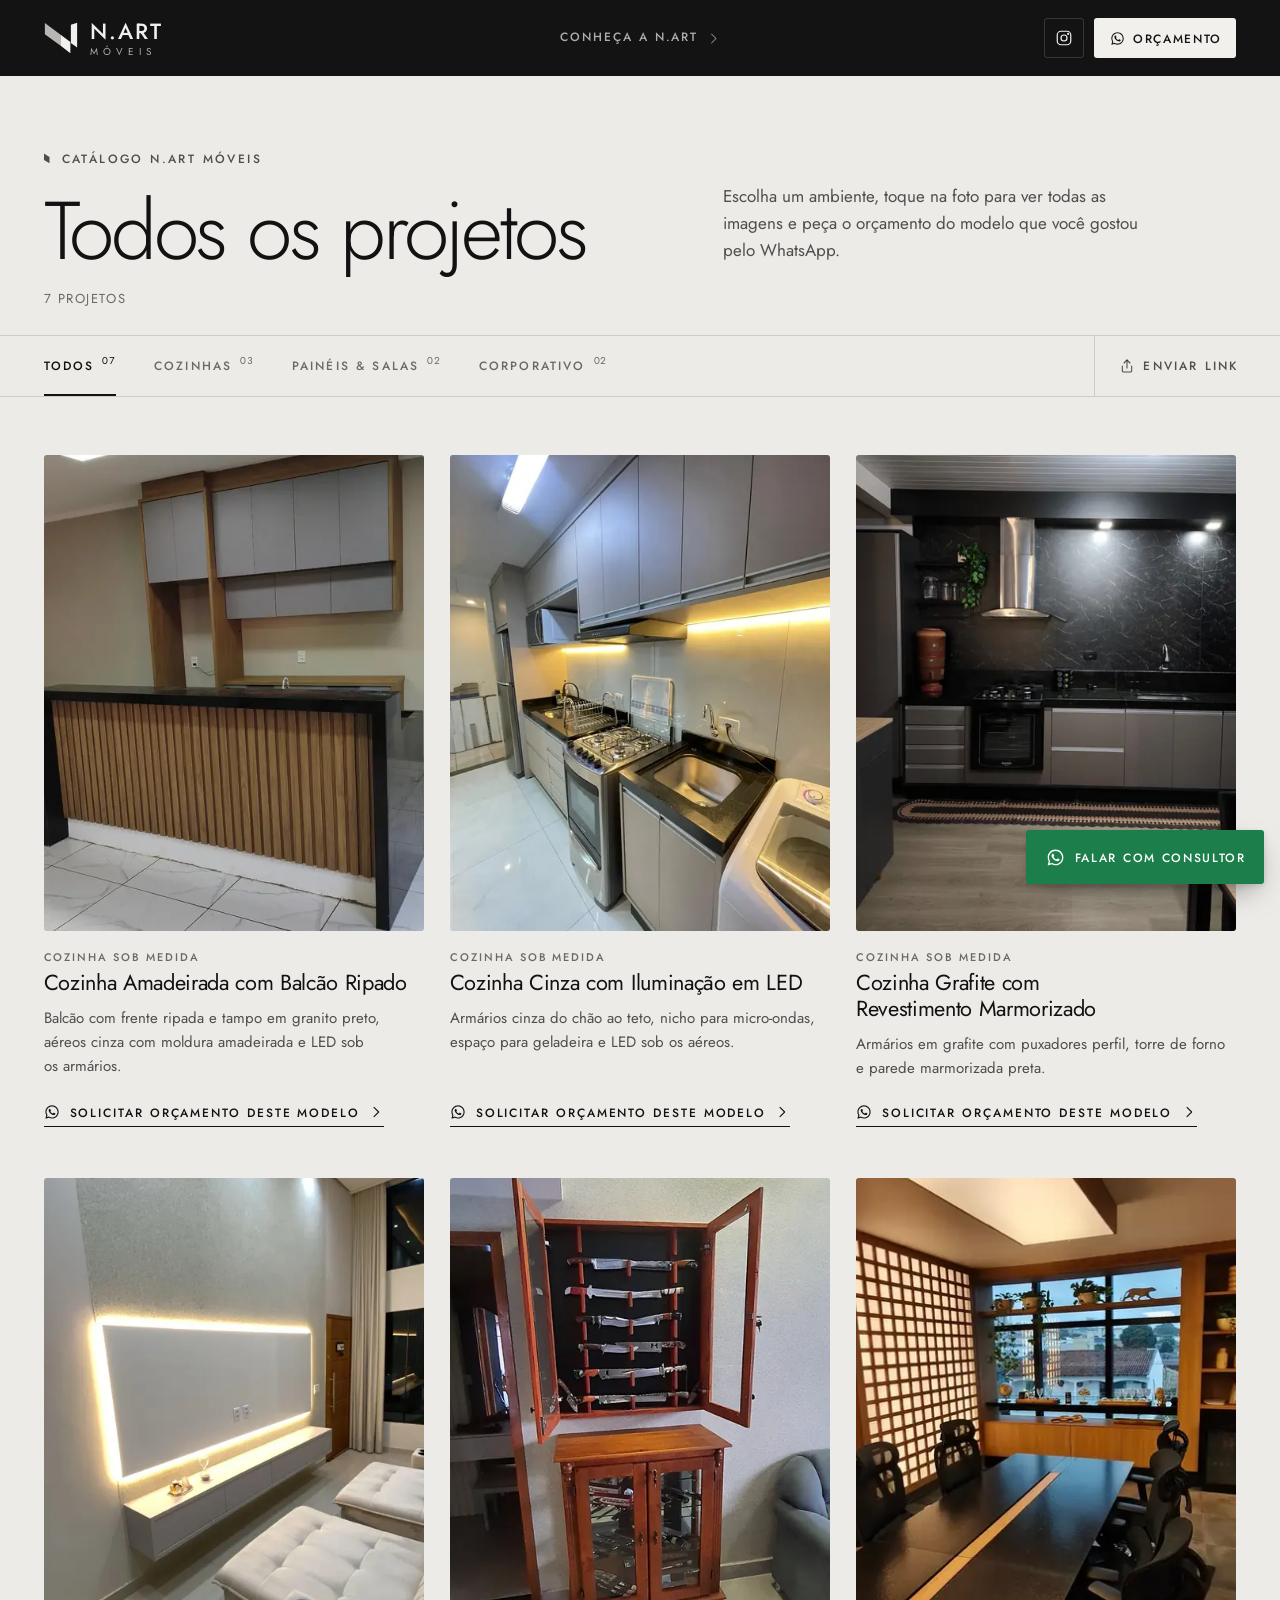
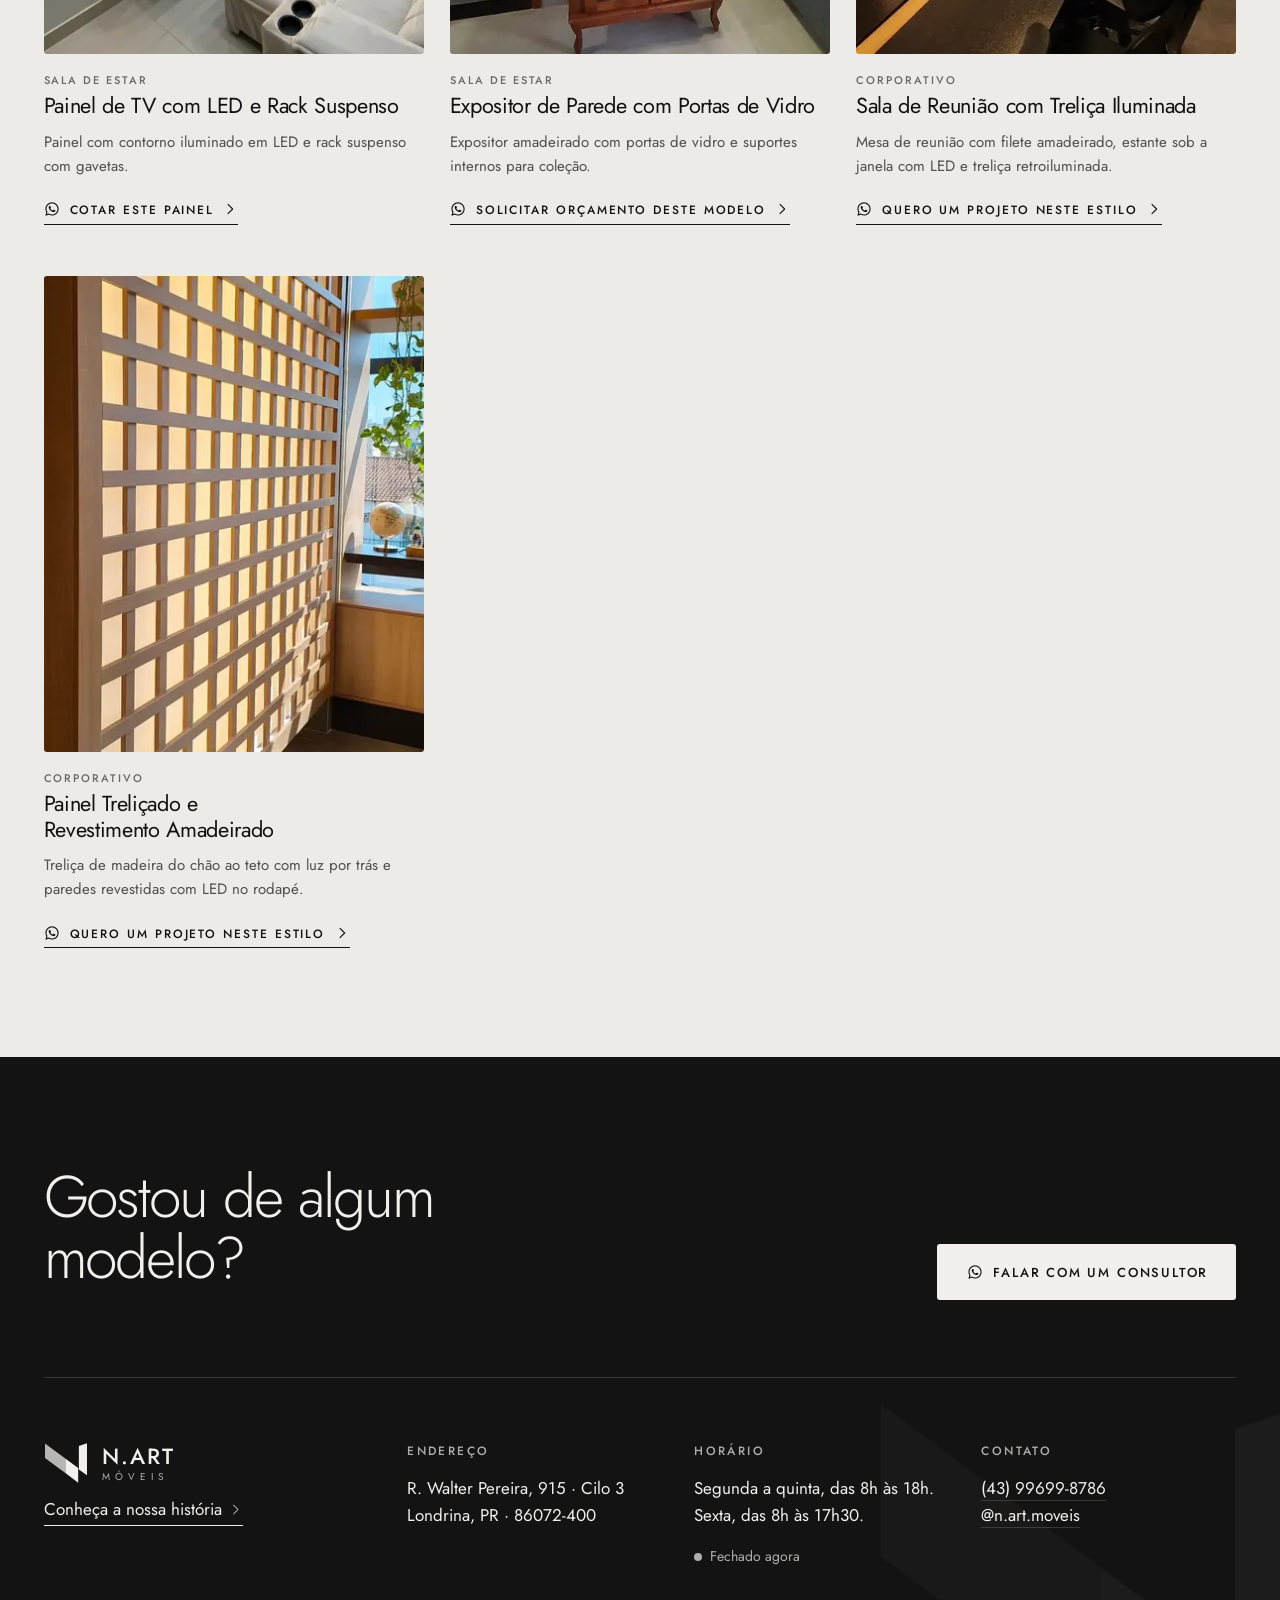
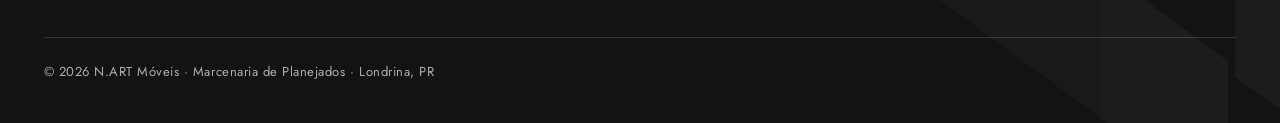
==== commit 6a2a5df6: "Desempenho 100 no PageSpeed e espaçamento responsivo Fonte própria com reserva ajustada, fotos em vá" ====
--- a/projetos.html
+++ b/projetos.html
@@ -16,10 +16,9 @@
   <meta name="twitter:card" content="summary_large_image">
   <link rel="icon" href="assets/favicon.svg?v=1" type="image/svg+xml">
   <link rel="apple-touch-icon" href="assets/favicon.svg?v=1">
-  <link rel="preconnect" href="https://fonts.googleapis.com">
-  <link rel="preconnect" href="https://fonts.gstatic.com" crossorigin>
-  <link href="https://fonts.googleapis.com/css2?family=Jost:ital,wght@0,300..600;1,300..400&display=swap" rel="stylesheet">
-  <link rel="stylesheet" href="assets/style.css?v=25">
+  <link rel="preload" href="assets/fonts/jost-latin.woff2" as="font" type="font/woff2" crossorigin>
+  <link rel="preload" as="image" imagesrcset="assets/fotos/cozinhas/balcao-ripado-1-480.webp 480w, assets/fotos/cozinhas/balcao-ripado-1-640.webp 640w, assets/fotos/cozinhas/balcao-ripado-1-800.webp 800w, assets/fotos/cozinhas/balcao-ripado-1-1200.webp 1200w" imagesizes="(max-width: 620px) 50vw, (max-width: 1080px) 50vw, 33vw" fetchpriority="high">
+  <link rel="stylesheet" href="assets/style.css?v=29">
 </head>
 <body class="page-catalog">
 
@@ -42,7 +41,7 @@
 
 <header class="header" data-header>
   <div class="wrap header__inner">
-    <a class="logo" href="./" aria-label="N.ART Móveis, página inicial">
+    <a class="logo" href="./">
       <svg class="logo__mark" aria-hidden="true"><use href="#nart"/></svg>
       <span class="logo__text"><span class="logo__name">N.ART</span><span class="logo__sub">Móveis</span></span>
     </a>
@@ -135,13 +134,13 @@
       <h2 class="lb__title" id="lb-title" data-lb-title></h2>
       <p class="lb__details" data-lb-details></p>
     </div>
-    <a class="btn btn--wa btn--lg" data-lb-wa target="_blank" rel="noopener"><svg class="i"><use href="#i-wa"/></svg><span class="lb__cta-full" data-lb-cta></span><span class="lb__cta-short">Pedir orçamento</span></a>
+    <a class="btn btn--wa btn--lg" data-lb-wa href="https://wa.me/5543996998786" target="_blank" rel="noopener"><svg class="i"><use href="#i-wa"/></svg><span class="lb__cta-full" data-lb-cta></span><span class="lb__cta-short">Pedir orçamento</span></a>
   </div>
 </div>
 
 <div class="toast" data-toast role="status" aria-live="polite"></div>
 
 <script src="assets/data.js?v=1"></script>
-<script src="assets/app.js?v=14"></script>
+<script src="assets/app.js?v=18"></script>
 </body>
 </html>
--- a/assets/style.css
+++ b/assets/style.css
@@ -1,4 +1,7 @@
 /* N.ART Móveis · Marcenaria de Planejados */
+/* Jost servida pelo próprio site. A reserva (Arial ajustada) tem as medidas da Jost para o texto não pular ao trocar */
+@font-face { font-family: "Jost"; src: url("fonts/jost-latin.woff2") format("woff2"); font-weight: 200 600; font-style: normal; font-display: swap; }
+@font-face { font-family: "Jost Fallback"; src: local("Arial"); size-adjust: 93.8%; ascent-override: 114%; descent-override: 40%; line-gap-override: 0%; }
 :root {
   --bg: #ecebe8;
   --bg-2: #e2e1dd;
@@ -14,7 +17,7 @@
   --line-dark: rgba(241, 240, 237, 0.16);
   --wa: #1c7f4b;
   --wa-hover: #156a3d;
-  --font: "Jost", "Futura", "Helvetica Neue", Arial, sans-serif;
+  --font: "Jost", "Jost Fallback", Arial, sans-serif;
   --gutter: clamp(16px, 3.4vw, 56px);
   --radius: 3px;
   --ease: cubic-bezier(0.22, 1, 0.36, 1);
@@ -358,7 +361,7 @@
   :root { --header-h: 64px; }
   .logo__mark { width: 28px; height: 27px; }
   .logo__name { font-size: 19px; }
-  .header__cta span { display: none; }
+  .header__cta span { position: absolute; width: 1px; height: 1px; overflow: hidden; clip: rect(0 0 0 0); white-space: nowrap; }
   .header__cta { width: 40px; padding: 0; }
   .bar__share span { display: none; }
   .bar__share { padding-left: 18px; }
@@ -478,3 +481,83 @@
   .lb__nav--prev { left: -6px; }
   .lb__nav--next { right: -6px; }
 }
+
+/* ==========================================================
+   Ritmo de espaçamento único, fluido em todas as larguras
+   ========================================================== */
+:root {
+  --sp-section: clamp(64px, 8.5vw, 136px);  /* entre seções */
+  --sp-head: clamp(32px, 4.5vw, 64px);      /* título da seção → conteúdo */
+  --sp-eyebrow: clamp(14px, 1.4vw, 20px);   /* rótulo → título */
+  --sp-text: clamp(18px, 2vw, 28px);        /* título → texto */
+  --sp-cta: clamp(26px, 2.8vw, 40px);       /* texto → botão */
+}
+.gallery, .story, .promise, .steps, .about, .custom { padding-block: var(--sp-section); }
+.reviews { padding: 0 0 var(--sp-section); }
+.sec-head { margin-bottom: var(--sp-head); gap: var(--sp-eyebrow); }
+.gallery .sec-head { margin-bottom: 0; }
+.bar { margin: var(--sp-text) 0 var(--sp-head); }
+
+/* Abertura */
+.hero { padding: clamp(32px, 5vw, 72px) 0 var(--sp-section); }
+.hero__eyebrow { margin-bottom: var(--sp-eyebrow); }
+.hero__lead { margin: var(--sp-text) 0 var(--sp-cta); }
+.hero__stats { margin-top: var(--sp-cta); }
+@media (max-width: 1200px) { .hero__caption { display: none; } }
+@media (max-width: 900px) {
+  .hero__media { max-width: none; aspect-ratio: 4 / 3; margin-top: var(--sp-text); }
+  .hero__main { inset: 0 0 10% 18%; }
+  .hero__inset { width: 32%; }
+  .hero__lead { margin-top: var(--sp-text); }
+}
+@media (max-width: 620px) {
+  .hero__media { aspect-ratio: 1 / 1; }
+  .hero__main { inset: 0 0 8% 14%; }
+  .hero__inset { width: 40%; }
+  .hero__stats { margin: 0 0 var(--sp-cta); }
+}
+
+/* História */
+.story__body .sec-head { margin-bottom: var(--sp-text); }
+.story__body > p { margin-bottom: 14px; }
+.story__quote { margin-top: var(--sp-cta); }
+@media (max-width: 900px) {
+  .story__media { aspect-ratio: 4 / 3; max-width: 720px; }
+  .story__a { inset: 0 22% 12% 0; }
+  .story__b { width: 36%; aspect-ratio: 4 / 5; }
+}
+
+/* Compromisso */
+.promise__title { max-width: 16ch; margin-top: var(--sp-eyebrow); }
+.promise__side p { margin-bottom: var(--sp-cta); }
+@media (max-width: 900px) {
+  .promise__inner { gap: var(--sp-text); }
+  .promise__title { max-width: 20ch; }
+}
+
+/* Como funciona */
+.step__num { margin-bottom: var(--sp-text); }
+@media (min-width: 621px) and (max-width: 900px) {
+  .steps__list { grid-template-columns: repeat(3, 1fr); gap: 24px; }
+  .step__num { font-size: 56px; }
+}
+
+/* Avaliações e diferenciais */
+.reviews__grid { gap: clamp(12px, 1.6vw, 24px); }
+@media (min-width: 621px) and (max-width: 900px) {
+  .reviews__grid { grid-template-columns: repeat(3, 1fr); }
+  .review { padding: 22px; }
+  .review blockquote { font-size: 16px; }
+}
+
+/* Projeto próprio */
+.custom__title { margin: var(--sp-eyebrow) 0 var(--sp-text); }
+.custom__text { margin-bottom: var(--sp-cta); }
+
+/* Rodapé */
+.footer { padding-top: var(--sp-section); }
+.footer__copy { margin-top: var(--sp-head); }
+
+/* Página de projetos */
+.gallery--catalog { padding-top: clamp(40px, 6vw, 88px); }
+.catalog__head { gap: var(--sp-eyebrow); }
